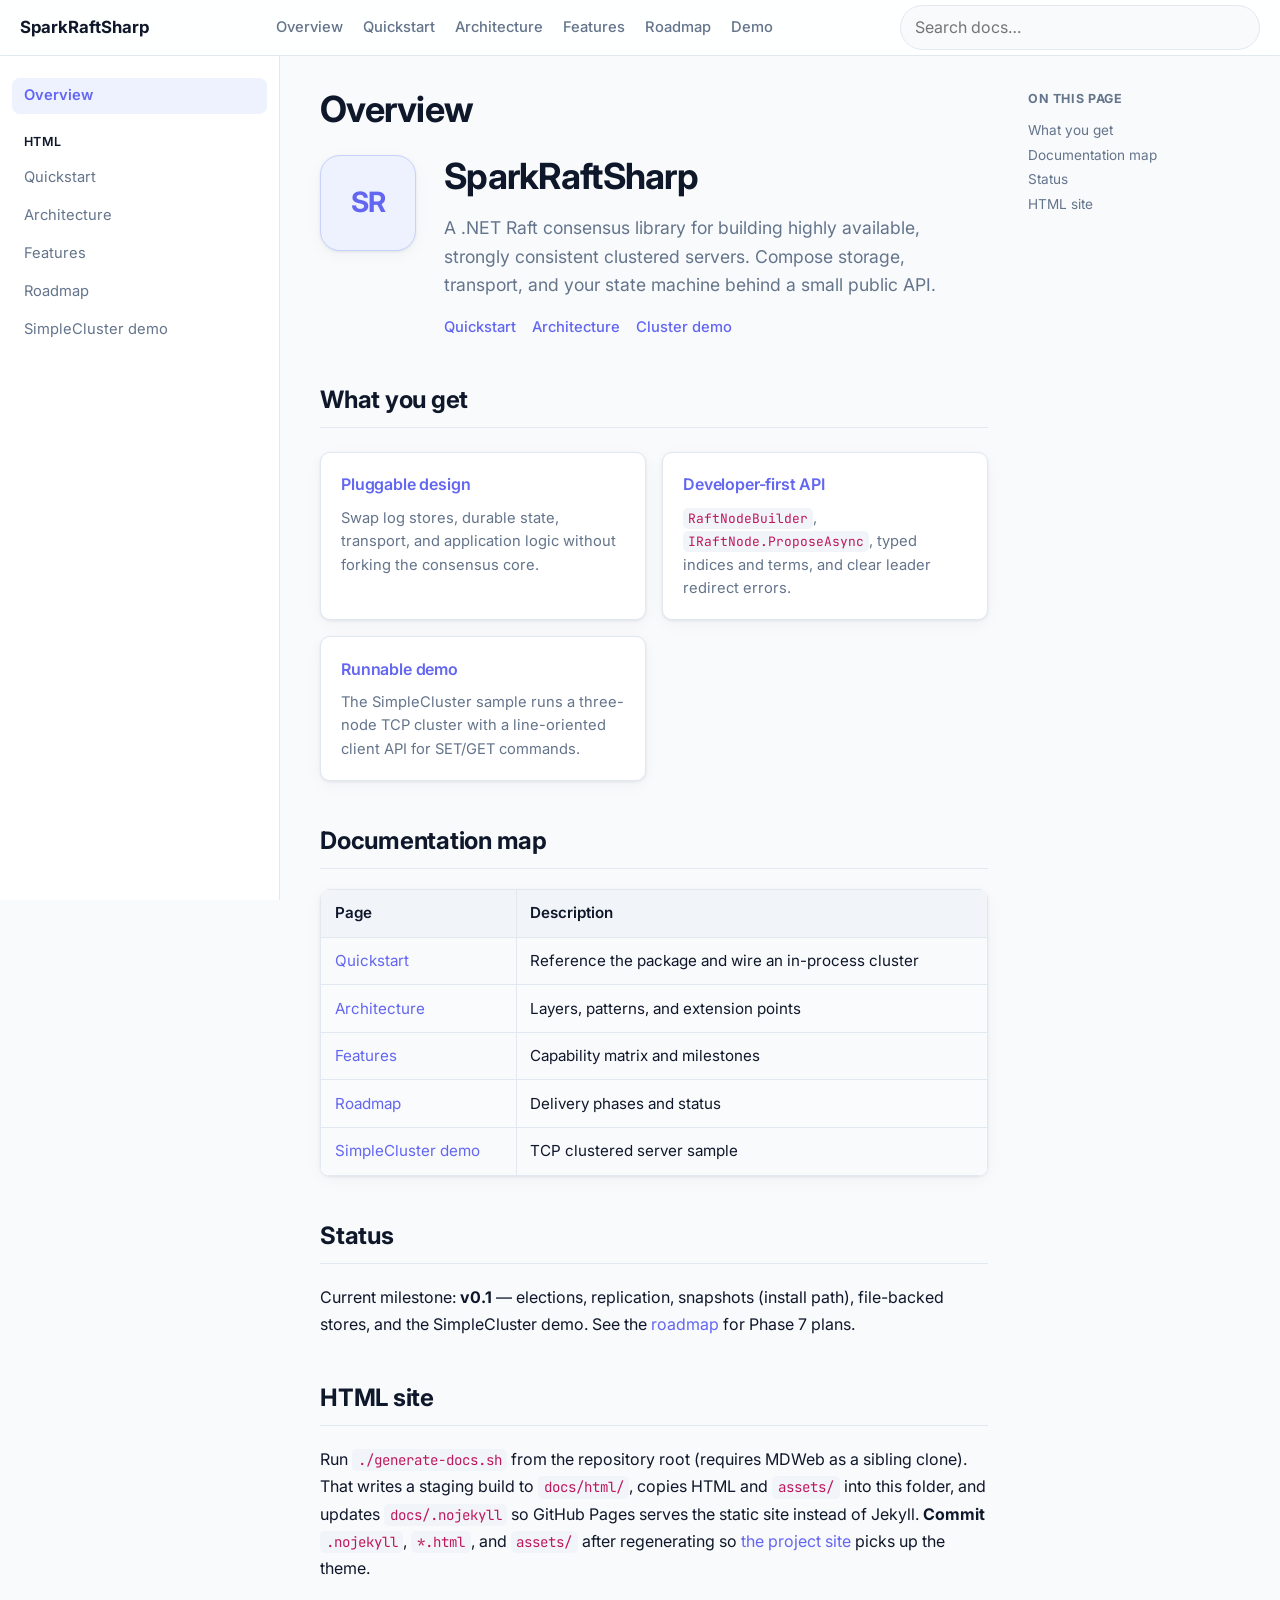
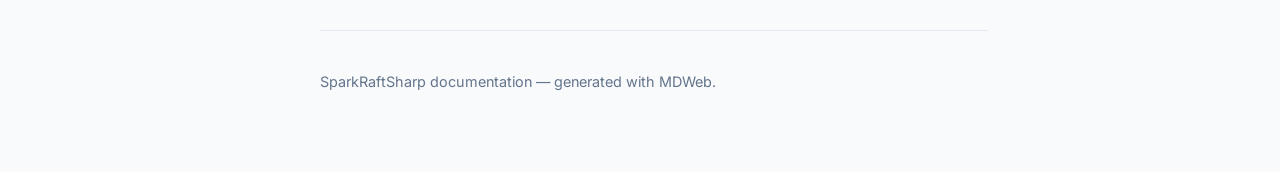
==== docs/index.html @ a47719d0 "fix html site theme disappears" ====
<!DOCTYPE html>
<html lang="en">
<head>
  <meta charset="utf-8">
  <meta name="viewport" content="width=device-width, initial-scale=1">
  <title>Overview · SparkRaftSharp</title>
  <meta name="description" content="Raft consensus library for .NET clustered applications.">
  <link rel="preconnect" href="https://fonts.googleapis.com">
  <link rel="preconnect" href="https://fonts.gstatic.com" crossorigin>
  <link href="https://fonts.googleapis.com/css2?family=Inter:wght@400;500;600;700&family=JetBrains+Mono:wght@400;500&display=swap" rel="stylesheet">
  <link rel="stylesheet" href="assets/css/site.css">
  <link rel="stylesheet" href="assets/vendor/atom-one-dark.min.css">
</head>
<body>
  <div class="site">
    <header class="topbar">
      <button class="sidebar-toggle" id="sidebar-toggle" type="button" aria-label="Toggle navigation">☰</button>
      <a href="index.html" class="brand">SparkRaftSharp</a>
      <nav class="topbar-nav" aria-label="Primary">
        <a href="index.html">Overview</a>
        <a href="quickstart.html">Quickstart</a>
        <a href="architecture.html">Architecture</a>
        <a href="features.html">Features</a>
        <a href="roadmap.html">Roadmap</a>
        <a href="simple-cluster.html">Demo</a>
      </nav>
      <div class="search-wrap">
        <input type="search" id="search" placeholder="Search docs…" autocomplete="off">
      </div>
    </header>

    <div class="layout">
      <aside class="sidebar" id="sidebar">
        <nav class="nav" aria-label="Documentation">
          <ul class="nav-list">
            
                        <li class="nav-item depth-0 is-active">
                          
                            <a href="index.html" class="nav-link">Overview</a>
                            
                        </li>
                        
                        <li class="nav-item depth-0">
                          
                            <span class="nav-group">html</span>
                            
                        </li>
                        
                        <li class="nav-item depth-0">
                          
                            <a href="quickstart.html" class="nav-link">Quickstart</a>
                            
                        </li>
                        
                        <li class="nav-item depth-0">
                          
                            <a href="architecture.html" class="nav-link">Architecture</a>
                            
                        </li>
                        
                        <li class="nav-item depth-0">
                          
                            <a href="features.html" class="nav-link">Features</a>
                            
                        </li>
                        
                        <li class="nav-item depth-0">
                          
                            <a href="roadmap.html" class="nav-link">Roadmap</a>
                            
                        </li>
                        
                        <li class="nav-item depth-0">
                          
                            <a href="simple-cluster.html" class="nav-link">SimpleCluster demo</a>
                            
                        </li>
                        
          </ul>
        </nav>
      </aside>

      <main class="content">
        <article class="doc">
          <header class="doc-header">
            <h1>Overview</h1>
          </header>
          <div class="doc-body"><div class="hero">
  <div class="hero-icon" aria-hidden="true">SR</div>
  <div class="hero-text">
    <h1>SparkRaftSharp</h1>
    <p class="hero-tagline">
      A .NET Raft consensus library for building highly available, strongly consistent clustered servers.
      Compose storage, transport, and your state machine behind a small public API.
    </p>
    <div class="hero-links">
      <a href="quickstart.html">Quickstart</a>
      <a href="architecture.html">Architecture</a>
      <a href="simple-cluster.html">Cluster demo</a>
    </div>
  </div>
</div>
<h2 id="what-you-get">What you get</h2>
<div class="career-grid">
  <article class="career-card">
    <h3>Pluggable design</h3>
    <p>Swap log stores, durable state, transport, and application logic without forking the consensus core.</p>
  </article>
  <article class="career-card">
    <h3>Developer-first API</h3>
    <p><code>RaftNodeBuilder</code>, <code>IRaftNode.ProposeAsync</code>, typed indices and terms, and clear leader redirect errors.</p>
  </article>
  <article class="career-card">
    <h3>Runnable demo</h3>
    <p>The SimpleCluster sample runs a three-node TCP cluster with a line-oriented client API for SET/GET commands.</p>
  </article>
</div>
<h2 id="documentation-map">Documentation map</h2>
<table class="table">
<thead>
<tr>
<th>Page</th>
<th>Description</th>
</tr>
</thead>
<tbody>
<tr>
<td><a href="quickstart.html">Quickstart</a></td>
<td>Reference the package and wire an in-process cluster</td>
</tr>
<tr>
<td><a href="architecture.html">Architecture</a></td>
<td>Layers, patterns, and extension points</td>
</tr>
<tr>
<td><a href="features.html">Features</a></td>
<td>Capability matrix and milestones</td>
</tr>
<tr>
<td><a href="roadmap.html">Roadmap</a></td>
<td>Delivery phases and status</td>
</tr>
<tr>
<td><a href="simple-cluster.html">SimpleCluster demo</a></td>
<td>TCP clustered server sample</td>
</tr>
</tbody>
</table>
<h2 id="status">Status</h2>
<p>Current milestone: <strong>v0.1</strong> — elections, replication, snapshots (install path), file-backed stores, and the SimpleCluster demo. See the <a href="roadmap.html">roadmap</a> for Phase 7 plans.</p>
<h2 id="html-site">HTML site</h2>
<p>Run <code>./generate-docs.sh</code> from the repository root (requires MDWeb as a sibling clone). That writes a staging build to <code>docs/html/</code>, copies HTML and <code>assets/</code> into this folder, and updates <code>docs/.nojekyll</code> so GitHub Pages serves the static site instead of Jekyll. <strong>Commit</strong> <code>.nojekyll</code>, <code>*.html</code>, and <code>assets/</code> after regenerating so <a href="https://hoihky.github.io/SparkRaftSharp/">the project site</a> picks up the theme.</p>
</div>
          <footer class="doc-footer">
            <p>SparkRaftSharp documentation — generated with MDWeb.</p>
          </footer>
        </article>

        
                <aside class="toc" aria-label="On this page">
                  <p class="toc-title">On this page</p>
                  <ul>
                    
                        <li class="toc-h2">
                          <a href="#what-you-get">What you get</a>
                        </li>
                        
                        <li class="toc-h2">
                          <a href="#documentation-map">Documentation map</a>
                        </li>
                        
                        <li class="toc-h2">
                          <a href="#status">Status</a>
                        </li>
                        
                        <li class="toc-h2">
                          <a href="#html-site">HTML site</a>
                        </li>
                        
                  </ul>
                </aside>
                
      </main>
    </div>
  </div>
  <script src="assets/vendor/mermaid.min.js"></script>
  <script src="assets/vendor/highlight.min.js"></script>
  <script src="assets/js/site.js"></script>
</body>
</html>
---- docs/assets/css/site.css ----
:root {
  --bg: #f8fafc;
  --bg-elevated: #ffffff;
  --text: #0f172a;
  --text-muted: #64748b;
  --border: #e2e8f0;
  --accent: #6366f1;
  --accent-soft: #eef2ff;
  --accent-hover: #4f46e5;
  --code-bg: #1e293b;
  --code-text: #e2e8f0;
  --sidebar-width: 280px;
  --topbar-height: 56px;
  --toc-width: 220px;
  --radius: 10px;
  --shadow: 0 1px 3px rgba(15, 23, 42, 0.08), 0 4px 16px rgba(15, 23, 42, 0.04);
  --font-sans: "Inter", system-ui, -apple-system, sans-serif;
  --font-mono: "JetBrains Mono", ui-monospace, monospace;
}

* { box-sizing: border-box; }

html {
  scroll-behavior: smooth;
}

body {
  margin: 0;
  font-family: var(--font-sans);
  font-size: 16px;
  line-height: 1.7;
  color: var(--text);
  background: var(--bg);
  -webkit-font-smoothing: antialiased;
}

a { color: var(--accent); text-decoration: none; }
a:hover { color: var(--accent-hover); text-decoration: underline; }

.site { min-height: 100vh; }

.topbar {
  position: sticky;
  top: 0;
  z-index: 100;
  display: flex;
  align-items: center;
  gap: 1rem;
  height: var(--topbar-height);
  padding: 0 1.25rem;
  background: rgba(255, 255, 255, 0.85);
  backdrop-filter: blur(12px);
  border-bottom: 1px solid var(--border);
}

.brand {
  font-weight: 700;
  font-size: 1.05rem;
  color: var(--text);
  text-decoration: none;
  white-space: nowrap;
}

.brand:hover { color: var(--accent); text-decoration: none; }

.sidebar-toggle {
  display: none;
  border: 1px solid var(--border);
  background: var(--bg-elevated);
  border-radius: 8px;
  padding: 0.35rem 0.6rem;
  cursor: pointer;
  font-size: 1.1rem;
}

.search-wrap { flex: 1; max-width: 360px; margin-left: auto; }

.search-wrap input {
  width: 100%;
  padding: 0.5rem 0.85rem;
  border: 1px solid var(--border);
  border-radius: 999px;
  background: var(--bg);
  font: inherit;
  outline: none;
  transition: border-color 0.15s, box-shadow 0.15s;
}

.search-wrap input:focus {
  border-color: var(--accent);
  box-shadow: 0 0 0 3px var(--accent-soft);
}

.layout {
  display: grid;
  grid-template-columns: var(--sidebar-width) 1fr;
  min-height: calc(100vh - var(--topbar-height));
}

.sidebar {
  position: sticky;
  top: var(--topbar-height);
  height: calc(100vh - var(--topbar-height));
  overflow-y: auto;
  padding: 1.25rem 0.75rem 2rem;
  border-right: 1px solid var(--border);
  background: var(--bg-elevated);
}

.nav-list {
  list-style: none;
  margin: 0;
  padding: 0;
}

.nav-item { margin: 0.1rem 0; }

.nav-link,
.nav-group {
  display: block;
  padding: 0.35rem 0.75rem;
  border-radius: 8px;
  font-size: 0.92rem;
  color: var(--text-muted);
}

.nav-group {
  font-weight: 600;
  color: var(--text);
  margin-top: 0.75rem;
  font-size: 0.78rem;
  text-transform: uppercase;
  letter-spacing: 0.04em;
}

.nav-link:hover {
  background: var(--accent-soft);
  color: var(--accent);
  text-decoration: none;
}

.nav-item.is-active > .nav-link {
  background: var(--accent-soft);
  color: var(--accent);
  font-weight: 600;
}

.nav-item.depth-1 .nav-link,
.nav-item.depth-1 .nav-group { padding-left: 1.25rem; }
.nav-item.depth-2 .nav-link,
.nav-item.depth-2 .nav-group { padding-left: 2rem; }
.nav-item.depth-3 .nav-link,
.nav-item.depth-3 .nav-group { padding-left: 2.75rem; }

.content {
  display: grid;
  grid-template-columns: minmax(0, 1fr) var(--toc-width);
  gap: 2rem;
  padding: 2rem 2.5rem 4rem;
  max-width: 1200px;
}

.doc { min-width: 0; }

.doc-header h1 {
  margin: 0 0 1.5rem;
  font-size: 2.25rem;
  font-weight: 700;
  letter-spacing: -0.02em;
  line-height: 1.2;
}

.doc-body h2,
.doc-body h3,
.doc-body h4 {
  scroll-margin-top: calc(var(--topbar-height) + 1rem);
  letter-spacing: -0.01em;
}

.doc-body h2 {
  margin-top: 2.5rem;
  padding-bottom: 0.4rem;
  border-bottom: 1px solid var(--border);
  font-size: 1.5rem;
}

.doc-body h3 { font-size: 1.2rem; margin-top: 1.75rem; }

.doc-body p,
.doc-body ul,
.doc-body ol,
.doc-body blockquote,
.doc-body pre {
  margin: 1rem 0;
}

.doc-body blockquote {
  margin-left: 0;
  padding: 0.75rem 1rem;
  border-left: 4px solid var(--accent);
  background: var(--accent-soft);
  border-radius: 0 var(--radius) var(--radius) 0;
  color: var(--text-muted);
}

.doc-body code {
  font-family: var(--font-mono);
  font-size: 0.88em;
  background: #f1f5f9;
  padding: 0.15em 0.4em;
  border-radius: 5px;
  color: #be185d;
  font-variant-ligatures: none;
  font-feature-settings: "liga" 0, "calt" 0;
}

.doc-body pre {
  margin: 1rem 0;
  padding: 0;
  background: transparent;
  border-radius: var(--radius);
  overflow: hidden;
  box-shadow: var(--shadow);
  border: 1px solid var(--border);
}

.doc-body pre code {
  display: block;
  padding: 1rem 1.15rem;
  overflow-x: auto;
  line-height: 1.55;
  border-radius: var(--radius);
  background: var(--code-bg);
  color: var(--code-text);
  font-size: 0.85rem;
  white-space: pre;
  font-variant-ligatures: none;
  font-feature-settings: "liga" 0, "calt" 0;
}

.doc-body pre code.hljs {
  padding: 1rem 1.15rem;
  border-radius: var(--radius);
}

.doc-body .mermaid {
  display: flex;
  justify-content: center;
  margin: 1.25rem 0;
  padding: 1.25rem;
  background: #1e293b;
  border: 1px solid var(--border);
  border-radius: var(--radius);
  box-shadow: var(--shadow);
  overflow-x: auto;
  color: #e2e8f0;
}

.doc-body .mermaid svg {
  display: block;
  max-width: 100%;
  height: auto;
}

.doc-body table {
  width: 100%;
  border-collapse: collapse;
  margin: 1.25rem 0;
  font-size: 0.95rem;
  box-shadow: var(--shadow);
  border-radius: var(--radius);
  overflow: hidden;
}

.doc-body th,
.doc-body td {
  border: 1px solid var(--border);
  padding: 0.65rem 0.85rem;
  text-align: left;
}

.doc-body th {
  background: #f1f5f9;
  font-weight: 600;
}

.doc-body tr:nth-child(even) td { background: #fafbfc; }

.doc-body img {
  max-width: 100%;
  border-radius: var(--radius);
  box-shadow: var(--shadow);
}

.doc-body .task-list-item {
  list-style: none;
}

.doc-footer {
  margin-top: 3rem;
  padding-top: 1.5rem;
  border-top: 1px solid var(--border);
  color: var(--text-muted);
  font-size: 0.9rem;
}

.toc {
  position: sticky;
  top: calc(var(--topbar-height) + 1.5rem);
  align-self: start;
  max-height: calc(100vh - var(--topbar-height) - 3rem);
  overflow-y: auto;
  padding-left: 0.5rem;
}

.toc-title {
  font-size: 0.78rem;
  font-weight: 700;
  text-transform: uppercase;
  letter-spacing: 0.05em;
  color: var(--text-muted);
  margin: 0 0 0.75rem;
}

.toc ul {
  list-style: none;
  margin: 0;
  padding: 0;
}

.toc li { margin: 0.35rem 0; }

.toc a {
  font-size: 0.85rem;
  color: var(--text-muted);
  text-decoration: none;
  display: block;
  line-height: 1.4;
}

.toc a:hover { color: var(--accent); }

.toc-h3 { padding-left: 0.75rem; }
.toc-h4 { padding-left: 1.25rem; }

.nav-item.is-hidden { display: none; }

@media (max-width: 1100px) {
  .content { grid-template-columns: 1fr; }
  .toc { display: none; }
}

@media (max-width: 900px) {
  .sidebar-toggle { display: block; }

  .layout { grid-template-columns: 1fr; }

  .sidebar {
    position: fixed;
    left: 0;
    top: var(--topbar-height);
    width: min(var(--sidebar-width), 85vw);
    transform: translateX(-100%);
    transition: transform 0.2s ease;
    z-index: 90;
    box-shadow: var(--shadow);
  }

  .sidebar.is-open { transform: translateX(0); }

  .content { padding: 1.25rem 1rem 3rem; }

  .doc-header h1 { font-size: 1.75rem; }
}

/* Portfolio page */

.portfolio-layout {
  display: grid;
  grid-template-columns: minmax(0, 1fr) var(--toc-width);
  gap: 2rem;
  max-width: 1100px;
  margin: 0 auto;
  padding: 2.5rem 2rem 4rem;
}

.portfolio-main { min-width: 0; }

.hero {
  display: flex;
  align-items: flex-start;
  gap: 1.75rem;
  margin-bottom: 2.5rem;
}

.hero-avatar {
  width: 96px;
  height: 96px;
  border-radius: 50%;
  box-shadow: var(--shadow);
  flex-shrink: 0;
}

.hero-text h1 {
  margin: 0 0 0.5rem;
  font-size: 2.25rem;
  font-weight: 700;
  letter-spacing: -0.02em;
  line-height: 1.2;
}

.hero-tagline {
  margin: 0 0 1rem;
  font-size: 1.1rem;
  color: var(--text-muted);
  line-height: 1.6;
}

.hero-links {
  display: flex;
  flex-wrap: wrap;
  gap: 0.5rem 1rem;
  font-size: 0.92rem;
}

.hero-links a {
  display: inline-flex;
  align-items: center;
  gap: 0.35rem;
  font-weight: 500;
}

.section-title {
  margin: 2.5rem 0 1rem;
  padding-bottom: 0.4rem;
  border-bottom: 1px solid var(--border);
  font-size: 1.5rem;
  font-weight: 700;
  letter-spacing: -0.01em;
  scroll-margin-top: calc(var(--topbar-height) + 1rem);
}

.section-lead {
  margin: 0 0 1.25rem;
  color: var(--text-muted);
}

.project-grid {
  display: grid;
  grid-template-columns: repeat(auto-fill, minmax(300px, 1fr));
  gap: 1rem;
  margin: 1.25rem 0;
}

.project-card {
  display: flex;
  flex-direction: column;
  padding: 1.15rem 1.25rem;
  background: var(--bg-elevated);
  border: 1px solid var(--border);
  border-radius: var(--radius);
  box-shadow: var(--shadow);
  transition: border-color 0.15s, box-shadow 0.15s;
}

.project-card:hover {
  border-color: #c7d2fe;
  box-shadow: 0 4px 20px rgba(99, 102, 241, 0.1);
}

.project-card h3 {
  margin: 0 0 0.35rem;
  font-size: 1.05rem;
  font-weight: 600;
}

.project-card h3 a {
  color: var(--text);
  text-decoration: none;
}

.project-card h3 a:hover {
  color: var(--accent);
}

.project-meta {
  display: flex;
  flex-wrap: wrap;
  gap: 0.35rem;
  margin-bottom: 0.65rem;
}

.tag {
  display: inline-block;
  padding: 0.15rem 0.5rem;
  font-size: 0.72rem;
  font-weight: 600;
  text-transform: uppercase;
  letter-spacing: 0.03em;
  color: var(--accent);
  background: var(--accent-soft);
  border-radius: 999px;
}

.project-card p {
  margin: 0;
  flex: 1;
  font-size: 0.92rem;
  color: var(--text-muted);
  line-height: 1.55;
}

.project-card .card-links {
  margin-top: 0.85rem;
  font-size: 0.85rem;
}

.about-body {
  margin: 0 0 1.25rem;
  color: var(--text);
  line-height: 1.75;
}

.career-grid {
  display: grid;
  grid-template-columns: repeat(auto-fill, minmax(280px, 1fr));
  gap: 1rem;
  margin: 1.5rem 0;
}

.career-card {
  padding: 1.15rem 1.25rem;
  background: var(--bg-elevated);
  border: 1px solid var(--border);
  border-radius: var(--radius);
  box-shadow: var(--shadow);
}

.career-card h3 {
  margin: 0 0 0.5rem;
  font-size: 1rem;
  font-weight: 600;
  color: var(--accent);
}

.career-card p {
  margin: 0;
  font-size: 0.92rem;
  color: var(--text-muted);
  line-height: 1.6;
}

.skill-list {
  display: flex;
  flex-wrap: wrap;
  gap: 0.5rem;
  margin: 1rem 0 0;
  padding: 0;
  list-style: none;
}

.skill-list li {
  padding: 0.35rem 0.75rem;
  font-size: 0.88rem;
  font-weight: 500;
  color: var(--text);
  background: var(--bg-elevated);
  border: 1px solid var(--border);
  border-radius: 999px;
}

.ebook-table {
  width: 100%;
  border-collapse: collapse;
  margin: 1.25rem 0;
  font-size: 0.95rem;
  box-shadow: var(--shadow);
  border-radius: var(--radius);
  overflow: hidden;
}

.ebook-table th,
.ebook-table td {
  border: 1px solid var(--border);
  padding: 0.65rem 0.85rem;
  text-align: left;
}

.ebook-table th {
  background: #f1f5f9;
  font-weight: 600;
}

.ebook-table tr:nth-child(even) td { background: #fafbfc; }

.ebook-table a { font-weight: 500; }

.site-footer {
  margin-top: 3rem;
  padding-top: 1.5rem;
  border-top: 1px solid var(--border);
  color: var(--text-muted);
  font-size: 0.9rem;
}

.topbar-nav {
  display: flex;
  align-items: center;
  gap: 1.25rem;
  margin-left: auto;
  font-size: 0.92rem;
  font-weight: 500;
}

.topbar-nav a {
  color: var(--text-muted);
  text-decoration: none;
}

.topbar-nav a:hover {
  color: var(--accent);
  text-decoration: none;
}

@media (max-width: 1100px) {
  .portfolio-layout { grid-template-columns: 1fr; }
  .portfolio-layout .toc { display: none; }
}

.topbar-nav a.lang-switch {
  padding: 0.25rem 0.6rem;
  border: 1px solid var(--border);
  border-radius: 999px;
  background: var(--bg);
}

.topbar-nav a.lang-switch:hover {
  border-color: #c7d2fe;
  background: var(--accent-soft);
}

@media (max-width: 600px) {
  .hero { flex-direction: column; align-items: center; text-align: center; }
  .hero-links { justify-content: center; }
  .portfolio-layout { padding: 1.5rem 1rem 3rem; }
  .hero-text h1 { font-size: 1.75rem; }
  .topbar-nav { display: none; }
}

/* LightMediator docs */

.hero-icon {
  width: 96px;
  height: 96px;
  border-radius: 20px;
  display: flex;
  align-items: center;
  justify-content: center;
  flex-shrink: 0;
  font-weight: 700;
  font-size: 1.75rem;
  letter-spacing: -0.04em;
  color: var(--accent);
  background: var(--accent-soft);
  border: 1px solid #c7d2fe;
  box-shadow: var(--shadow);
}

.disclaimer {
  margin: 0 0 2rem;
  padding: 0.85rem 1rem;
  border-left: 4px solid #f59e0b;
  background: #fffbeb;
  border-radius: 0 var(--radius) var(--radius) 0;
  color: #92400e;
  font-size: 0.92rem;
  line-height: 1.6;
}

.disclaimer strong { color: #78350f; }

.code-panel {
  margin: 1.25rem 0;
  border-radius: var(--radius);
  box-shadow: var(--shadow);
  overflow: hidden;
  border: 1px solid var(--border);
  background: var(--code-bg);
}

.code-panel pre {
  margin: 0;
  padding: 0;
  border: 0;
  box-shadow: none;
  background: transparent;
}

.code-panel pre code {
  display: block;
  padding: 1.15rem 1.25rem;
  overflow-x: auto;
  font-family: var(--font-mono);
  font-size: 0.82rem;
  line-height: 1.55;
  color: var(--code-text);
  white-space: pre;
  background: transparent;
}

.code-panel pre code.language-csharp {
  font-size: 0.85rem;
  line-height: 1.6;
}

.section-subtitle {
  margin: 1.5rem 0 0.75rem;
  font-size: 1.1rem;
  font-weight: 600;
  color: var(--text);
  scroll-margin-top: calc(var(--topbar-height) + 1rem);
}

.section-body {
  margin-top: 0.5rem;
}
---- docs/assets/vendor/atom-one-dark.min.css ----
pre code.hljs{display:block;overflow-x:auto;padding:1em}code.hljs{padding:3px 5px}.hljs{color:#abb2bf;background:#282c34}.hljs-comment,.hljs-quote{color:#5c6370;font-style:italic}.hljs-doctag,.hljs-formula,.hljs-keyword{color:#c678dd}.hljs-deletion,.hljs-name,.hljs-section,.hljs-selector-tag,.hljs-subst{color:#e06c75}.hljs-literal{color:#56b6c2}.hljs-addition,.hljs-attribute,.hljs-meta .hljs-string,.hljs-regexp,.hljs-string{color:#98c379}.hljs-attr,.hljs-number,.hljs-selector-attr,.hljs-selector-class,.hljs-selector-pseudo,.hljs-template-variable,.hljs-type,.hljs-variable{color:#d19a66}.hljs-bullet,.hljs-link,.hljs-meta,.hljs-selector-id,.hljs-symbol,.hljs-title{color:#61aeee}.hljs-built_in,.hljs-class .hljs-title,.hljs-title.class_{color:#e6c07b}.hljs-emphasis{font-style:italic}.hljs-strong{font-weight:700}.hljs-link{text-decoration:underline}
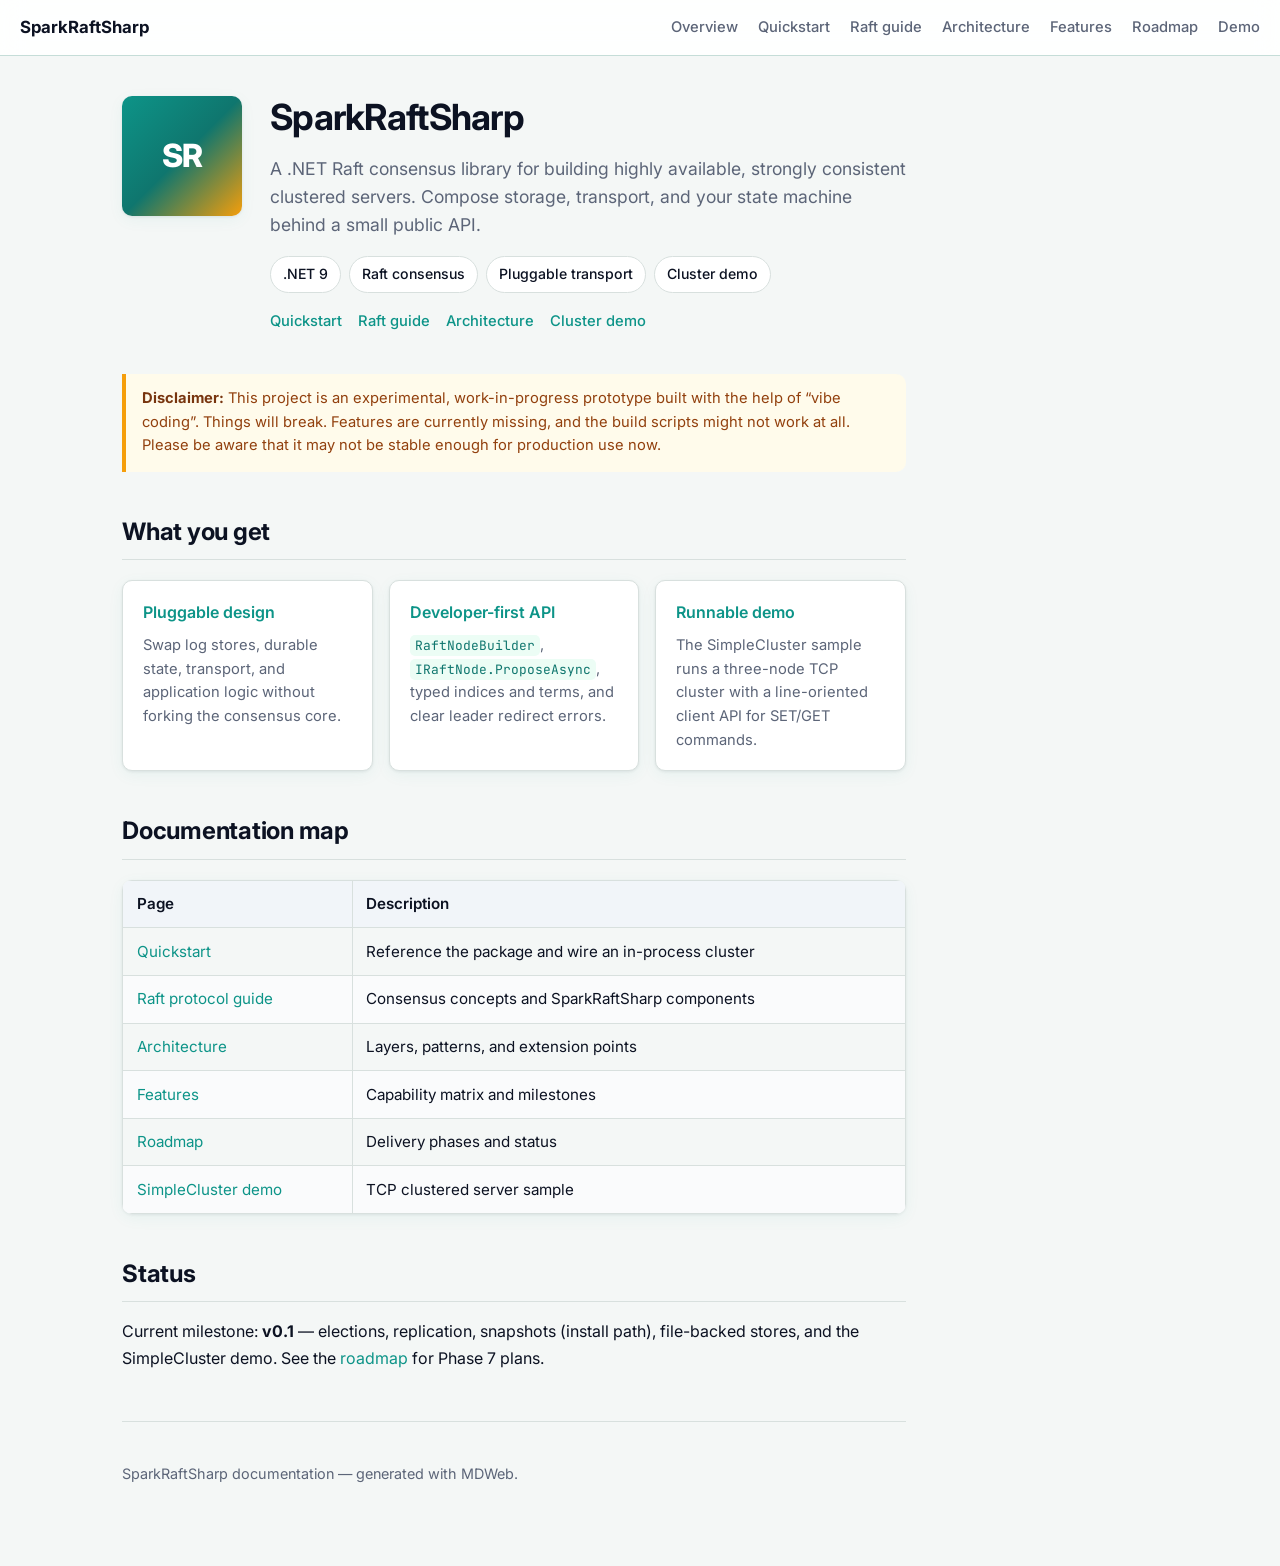
==== commit b01ee78e: "add raft protocol explaination" ====
--- a/docs/index.html
+++ b/docs/index.html
@@ -8,180 +8,105 @@
   <link rel="preconnect" href="https://fonts.googleapis.com">
   <link rel="preconnect" href="https://fonts.gstatic.com" crossorigin>
   <link href="https://fonts.googleapis.com/css2?family=Inter:wght@400;500;600;700&family=JetBrains+Mono:wght@400;500&display=swap" rel="stylesheet">
-  <link rel="stylesheet" href="assets/css/site.css">
+  <link rel="stylesheet" href="assets/css/portfolio.css">
+  <link rel="stylesheet" href="assets/css/sparkraft-docs.css">
   <link rel="stylesheet" href="assets/vendor/atom-one-dark.min.css">
 </head>
 <body>
   <div class="site">
     <header class="topbar">
-      <button class="sidebar-toggle" id="sidebar-toggle" type="button" aria-label="Toggle navigation">☰</button>
       <a href="index.html" class="brand">SparkRaftSharp</a>
       <nav class="topbar-nav" aria-label="Primary">
         <a href="index.html">Overview</a>
         <a href="quickstart.html">Quickstart</a>
+        <a href="raft-protocol.html">Raft guide</a>
         <a href="architecture.html">Architecture</a>
         <a href="features.html">Features</a>
         <a href="roadmap.html">Roadmap</a>
         <a href="simple-cluster.html">Demo</a>
       </nav>
-      <div class="search-wrap">
-        <input type="search" id="search" placeholder="Search docs…" autocomplete="off">
-      </div>
     </header>
 
-    <div class="layout">
-      <aside class="sidebar" id="sidebar">
-        <nav class="nav" aria-label="Documentation">
-          <ul class="nav-list">
-            
-                        <li class="nav-item depth-0 is-active">
-                          
-                            <a href="index.html" class="nav-link">Overview</a>
-                            
-                        </li>
-                        
-                        <li class="nav-item depth-0">
-                          
-                            <span class="nav-group">html</span>
-                            
-                        </li>
-                        
-                        <li class="nav-item depth-0">
-                          
-                            <a href="quickstart.html" class="nav-link">Quickstart</a>
-                            
-                        </li>
-                        
-                        <li class="nav-item depth-0">
-                          
-                            <a href="architecture.html" class="nav-link">Architecture</a>
-                            
-                        </li>
-                        
-                        <li class="nav-item depth-0">
-                          
-                            <a href="features.html" class="nav-link">Features</a>
-                            
-                        </li>
-                        
-                        <li class="nav-item depth-0">
-                          
-                            <a href="roadmap.html" class="nav-link">Roadmap</a>
-                            
-                        </li>
-                        
-                        <li class="nav-item depth-0">
-                          
-                            <a href="simple-cluster.html" class="nav-link">SimpleCluster demo</a>
-                            
-                        </li>
-                        
-          </ul>
-        </nav>
-      </aside>
-
-      <main class="content">
-        <article class="doc">
-          <header class="doc-header">
-            <h1>Overview</h1>
-          </header>
-          <div class="doc-body"><div class="hero">
-  <div class="hero-icon" aria-hidden="true">SR</div>
+    <main class="portfolio-layout">
+      <div class="portfolio-main doc-body">
+        <header class="doc-header">
+          <h1>Overview</h1>
+        </header>
+        <section class="hero" id="top">
+  <div class="hero-mark" aria-hidden="true">SR</div>
   <div class="hero-text">
     <h1>SparkRaftSharp</h1>
     <p class="hero-tagline">
       A .NET Raft consensus library for building highly available, strongly consistent clustered servers.
       Compose storage, transport, and your state machine behind a small public API.
     </p>
+    <ul class="skill-list" aria-label="Technologies">
+      <li>.NET 9</li>
+      <li>Raft consensus</li>
+      <li>Pluggable transport</li>
+      <li>Cluster demo</li>
+    </ul>
     <div class="hero-links">
       <a href="quickstart.html">Quickstart</a>
+      <a href="raft-protocol.html">Raft guide</a>
       <a href="architecture.html">Architecture</a>
       <a href="simple-cluster.html">Cluster demo</a>
     </div>
   </div>
-</div>
-<h2 id="what-you-get">What you get</h2>
-<div class="career-grid">
-  <article class="career-card">
-    <h3>Pluggable design</h3>
-    <p>Swap log stores, durable state, transport, and application logic without forking the consensus core.</p>
-  </article>
-  <article class="career-card">
-    <h3>Developer-first API</h3>
-    <p><code>RaftNodeBuilder</code>, <code>IRaftNode.ProposeAsync</code>, typed indices and terms, and clear leader redirect errors.</p>
-  </article>
-  <article class="career-card">
-    <h3>Runnable demo</h3>
-    <p>The SimpleCluster sample runs a three-node TCP cluster with a line-oriented client API for SET/GET commands.</p>
-  </article>
-</div>
-<h2 id="documentation-map">Documentation map</h2>
-<table class="table">
-<thead>
-<tr>
-<th>Page</th>
-<th>Description</th>
-</tr>
-</thead>
-<tbody>
-<tr>
-<td><a href="quickstart.html">Quickstart</a></td>
-<td>Reference the package and wire an in-process cluster</td>
-</tr>
-<tr>
-<td><a href="architecture.html">Architecture</a></td>
-<td>Layers, patterns, and extension points</td>
-</tr>
-<tr>
-<td><a href="features.html">Features</a></td>
-<td>Capability matrix and milestones</td>
-</tr>
-<tr>
-<td><a href="roadmap.html">Roadmap</a></td>
-<td>Delivery phases and status</td>
-</tr>
-<tr>
-<td><a href="simple-cluster.html">SimpleCluster demo</a></td>
-<td>TCP clustered server sample</td>
-</tr>
-</tbody>
-</table>
-<h2 id="status">Status</h2>
-<p>Current milestone: <strong>v0.1</strong> — elections, replication, snapshots (install path), file-backed stores, and the SimpleCluster demo. See the <a href="roadmap.html">roadmap</a> for Phase 7 plans.</p>
-<h2 id="html-site">HTML site</h2>
-<p>Run <code>./generate-docs.sh</code> from the repository root (requires MDWeb as a sibling clone). That writes a staging build to <code>docs/html/</code>, copies HTML and <code>assets/</code> into this folder, and updates <code>docs/.nojekyll</code> so GitHub Pages serves the static site instead of Jekyll. <strong>Commit</strong> <code>.nojekyll</code>, <code>*.html</code>, and <code>assets/</code> after regenerating so <a href="https://hoihky.github.io/SparkRaftSharp/">the project site</a> picks up the theme.</p>
-</div>
-          <footer class="doc-footer">
-            <p>SparkRaftSharp documentation — generated with MDWeb.</p>
-          </footer>
-        </article>
+</section>
+<p class="disclaimer">
+  <strong>Disclaimer:</strong> This project is an experimental, work-in-progress prototype built with the help of
+  “vibe coding”. Things will break. Features are currently missing, and the build scripts might not work at all.
+  Please be aware that it may not be stable enough for production use now.
+</p>
+<section id="highlights">
+  <h2 class="section-title">What you get</h2>
+  <div class="pillar-grid">
+    <article class="pillar-card">
+      <h3>Pluggable design</h3>
+      <p>Swap log stores, durable state, transport, and application logic without forking the consensus core.</p>
+    </article>
+    <article class="pillar-card">
+      <h3>Developer-first API</h3>
+      <p><code>RaftNodeBuilder</code>, <code>IRaftNode.ProposeAsync</code>, typed indices and terms, and clear leader redirect errors.</p>
+    </article>
+    <article class="pillar-card">
+      <h3>Runnable demo</h3>
+      <p>The SimpleCluster sample runs a three-node TCP cluster with a line-oriented client API for SET/GET commands.</p>
+    </article>
+  </div>
+</section>
+<section id="docs-map">
+  <h2 class="section-title">Documentation map</h2>
+  <table>
+    <thead>
+      <tr><th>Page</th><th>Description</th></tr>
+    </thead>
+    <tbody>
+      <tr><td><a href="quickstart.html">Quickstart</a></td><td>Reference the package and wire an in-process cluster</td></tr>
+      <tr><td><a href="raft-protocol.html">Raft protocol guide</a></td><td>Consensus concepts and SparkRaftSharp components</td></tr>
+      <tr><td><a href="architecture.html">Architecture</a></td><td>Layers, patterns, and extension points</td></tr>
+      <tr><td><a href="features.html">Features</a></td><td>Capability matrix and milestones</td></tr>
+      <tr><td><a href="roadmap.html">Roadmap</a></td><td>Delivery phases and status</td></tr>
+      <tr><td><a href="simple-cluster.html">SimpleCluster demo</a></td><td>TCP clustered server sample</td></tr>
+    </tbody>
+  </table>
+</section>
+<section id="status">
+  <h2 class="section-title">Status</h2>
+  <p>
+    Current milestone: <strong>v0.1</strong> — elections, replication, snapshots (install path), file-backed stores, and the SimpleCluster demo.
+    See the <a href="roadmap.html">roadmap</a> for Phase 7 plans.
+  </p>
+</section>
 
-        
-                <aside class="toc" aria-label="On this page">
-                  <p class="toc-title">On this page</p>
-                  <ul>
-                    
-                        <li class="toc-h2">
-                          <a href="#what-you-get">What you get</a>
-                        </li>
-                        
-                        <li class="toc-h2">
-                          <a href="#documentation-map">Documentation map</a>
-                        </li>
-                        
-                        <li class="toc-h2">
-                          <a href="#status">Status</a>
-                        </li>
-                        
-                        <li class="toc-h2">
-                          <a href="#html-site">HTML site</a>
-                        </li>
-                        
-                  </ul>
-                </aside>
-                
-      </main>
-    </div>
+        <footer class="doc-footer">
+          <p>SparkRaftSharp documentation — generated with MDWeb.</p>
+        </footer>
+      </div>
+
+      
+    </main>
   </div>
   <script src="assets/vendor/mermaid.min.js"></script>
   <script src="assets/vendor/highlight.min.js"></script>
--- a/docs/assets/css/portfolio.css
+++ b/docs/assets/css/portfolio.css
@@ -0,0 +1,448 @@
+:root {
+  --bg: #f8fafc;
+  --bg-elevated: #ffffff;
+  --text: #0f172a;
+  --text-muted: #64748b;
+  --border: #e2e8f0;
+  --accent: #6366f1;
+  --accent-soft: #eef2ff;
+  --accent-hover: #4f46e5;
+  --code-bg: #1e293b;
+  --code-text: #e2e8f0;
+  --topbar-height: 56px;
+  --toc-width: 220px;
+  --radius: 10px;
+  --shadow: 0 1px 3px rgba(15, 23, 42, 0.08), 0 4px 16px rgba(15, 23, 42, 0.04);
+  --font-sans: "Inter", system-ui, -apple-system, sans-serif;
+  --font-mono: "JetBrains Mono", ui-monospace, monospace;
+}
+
+* { box-sizing: border-box; }
+
+html { scroll-behavior: smooth; }
+
+body {
+  margin: 0;
+  font-family: var(--font-sans);
+  font-size: 16px;
+  line-height: 1.7;
+  color: var(--text);
+  background: var(--bg);
+  -webkit-font-smoothing: antialiased;
+}
+
+a { color: var(--accent); text-decoration: none; }
+a:hover { color: var(--accent-hover); text-decoration: underline; }
+
+.site { min-height: 100vh; }
+
+.topbar {
+  position: sticky;
+  top: 0;
+  z-index: 100;
+  display: flex;
+  align-items: center;
+  gap: 1rem;
+  height: var(--topbar-height);
+  padding: 0 1.25rem;
+  background: rgba(255, 255, 255, 0.85);
+  backdrop-filter: blur(12px);
+  border-bottom: 1px solid var(--border);
+}
+
+.brand {
+  font-weight: 700;
+  font-size: 1.05rem;
+  color: var(--text);
+  text-decoration: none;
+  white-space: nowrap;
+}
+
+.brand:hover { color: var(--accent); text-decoration: none; }
+
+.topbar-nav {
+  display: flex;
+  align-items: center;
+  gap: 1.25rem;
+  margin-left: auto;
+  font-size: 0.92rem;
+  font-weight: 500;
+}
+
+.topbar-nav a {
+  color: var(--text-muted);
+  text-decoration: none;
+}
+
+.topbar-nav a:hover {
+  color: var(--accent);
+  text-decoration: none;
+}
+
+.portfolio-layout {
+  display: grid;
+  grid-template-columns: minmax(0, 1fr) var(--toc-width);
+  gap: 2rem;
+  max-width: 1100px;
+  margin: 0 auto;
+  padding: 2.5rem 2rem 4rem;
+}
+
+.portfolio-main { min-width: 0; }
+
+.hero {
+  display: flex;
+  align-items: flex-start;
+  gap: 1.75rem;
+  margin-bottom: 2.5rem;
+}
+
+.hero-logo,
+.hero-mark {
+  width: 120px;
+  height: 120px;
+  border-radius: var(--radius);
+  box-shadow: var(--shadow);
+  flex-shrink: 0;
+  object-fit: cover;
+}
+
+.hero-mark {
+  display: flex;
+  align-items: center;
+  justify-content: center;
+  font-size: 2rem;
+  font-weight: 800;
+  letter-spacing: -0.04em;
+  color: #fff;
+  background: linear-gradient(135deg, #6366f1 0%, #4f46e5 55%, #1ed760 100%);
+}
+
+.hero-text h1 {
+  margin: 0 0 0.5rem;
+  font-size: 2.25rem;
+  font-weight: 700;
+  letter-spacing: -0.02em;
+  line-height: 1.2;
+}
+
+.hero-tagline {
+  margin: 0 0 1rem;
+  font-size: 1.1rem;
+  color: var(--text-muted);
+  line-height: 1.6;
+}
+
+.hero-links {
+  display: flex;
+  flex-wrap: wrap;
+  gap: 0.5rem 1rem;
+  font-size: 0.92rem;
+  margin-top: 0.75rem;
+}
+
+.hero-links a {
+  display: inline-flex;
+  align-items: center;
+  gap: 0.35rem;
+  font-weight: 500;
+}
+
+.disclaimer {
+  margin: 0 0 2rem;
+  padding: 0.85rem 1rem;
+  border-left: 4px solid #f59e0b;
+  background: #fffbeb;
+  border-radius: 0 var(--radius) var(--radius) 0;
+  color: #92400e;
+  font-size: 0.92rem;
+  line-height: 1.6;
+}
+
+.disclaimer strong {
+  color: #78350f;
+}
+
+.section-title {
+  margin: 2.5rem 0 1rem;
+  padding-bottom: 0.4rem;
+  border-bottom: 1px solid var(--border);
+  font-size: 1.5rem;
+  font-weight: 700;
+  letter-spacing: -0.01em;
+  scroll-margin-top: calc(var(--topbar-height) + 1rem);
+}
+
+.section-lead {
+  margin: 0 0 1.25rem;
+  color: var(--text-muted);
+}
+
+.subsection-title {
+  margin: 1.75rem 0 0.75rem;
+  font-size: 1.15rem;
+  font-weight: 600;
+  scroll-margin-top: calc(var(--topbar-height) + 1rem);
+}
+
+.doc-body p,
+.doc-body ul,
+.doc-body ol {
+  margin: 1rem 0;
+}
+
+.doc-body h3 {
+  font-size: 1.05rem;
+  margin-top: 1.5rem;
+  scroll-margin-top: calc(var(--topbar-height) + 1rem);
+}
+
+.doc-body blockquote {
+  margin: 1.25rem 0;
+  padding: 0.75rem 1rem;
+  border-left: 4px solid var(--accent);
+  background: var(--accent-soft);
+  border-radius: 0 var(--radius) var(--radius) 0;
+  color: var(--text-muted);
+}
+
+.doc-body code {
+  font-family: var(--font-mono);
+  font-size: 0.88em;
+  background: #f1f5f9;
+  padding: 0.15em 0.4em;
+  border-radius: 5px;
+  color: #be185d;
+}
+
+.doc-body pre {
+  margin: 1rem 0;
+  padding: 1rem 1.15rem;
+  background: var(--code-bg);
+  color: var(--code-text);
+  border-radius: var(--radius);
+  overflow-x: auto;
+  font-family: var(--font-mono);
+  font-size: 0.85rem;
+  line-height: 1.55;
+  box-shadow: var(--shadow);
+}
+
+.doc-body pre code {
+  background: none;
+  padding: 0;
+  color: inherit;
+}
+
+.doc-body table {
+  width: 100%;
+  border-collapse: collapse;
+  margin: 1.25rem 0;
+  font-size: 0.95rem;
+  box-shadow: var(--shadow);
+  border-radius: var(--radius);
+  overflow: hidden;
+}
+
+.doc-body th,
+.doc-body td {
+  border: 1px solid var(--border);
+  padding: 0.65rem 0.85rem;
+  text-align: left;
+}
+
+.doc-body th {
+  background: #f1f5f9;
+  font-weight: 600;
+}
+
+.doc-body tr:nth-child(even) td { background: #fafbfc; }
+
+.pillar-grid,
+.feature-grid {
+  display: grid;
+  grid-template-columns: repeat(auto-fill, minmax(240px, 1fr));
+  gap: 1rem;
+  margin: 1.25rem 0;
+}
+
+.pillar-card,
+.feature-card {
+  padding: 1.15rem 1.25rem;
+  background: var(--bg-elevated);
+  border: 1px solid var(--border);
+  border-radius: var(--radius);
+  box-shadow: var(--shadow);
+}
+
+.pillar-card h3,
+.feature-card h3 {
+  margin: 0 0 0.5rem;
+  font-size: 1rem;
+  font-weight: 600;
+  color: var(--accent);
+}
+
+.pillar-card p,
+.feature-card p {
+  margin: 0;
+  font-size: 0.92rem;
+  color: var(--text-muted);
+  line-height: 1.6;
+}
+
+.skill-list {
+  display: flex;
+  flex-wrap: wrap;
+  gap: 0.5rem;
+  margin: 1rem 0 0;
+  padding: 0;
+  list-style: none;
+}
+
+.skill-list li {
+  padding: 0.35rem 0.75rem;
+  font-size: 0.88rem;
+  font-weight: 500;
+  color: var(--text);
+  background: var(--bg-elevated);
+  border: 1px solid var(--border);
+  border-radius: 999px;
+}
+
+.diagram-block {
+  background: #f1f5f9;
+  border: 1px solid var(--border);
+  border-radius: var(--radius);
+  padding: 1.25rem;
+  font-family: var(--font-mono);
+  font-size: 0.78rem;
+  line-height: 1.45;
+  color: var(--text-muted);
+  overflow-x: auto;
+  margin: 1rem 0;
+  white-space: pre;
+}
+
+.demo-list {
+  columns: 2;
+  column-gap: 2rem;
+  margin: 1rem 0;
+  padding-left: 1.25rem;
+  font-size: 0.92rem;
+  color: var(--text-muted);
+}
+
+.demo-list li {
+  margin-bottom: 0.35rem;
+  break-inside: avoid;
+}
+
+.showcase-grid {
+  display: grid;
+  grid-template-columns: repeat(auto-fill, minmax(300px, 1fr));
+  gap: 1.25rem;
+  margin: 1.5rem 0 0.5rem;
+}
+
+.showcase-card {
+  margin: 0;
+  background: var(--bg-elevated);
+  border: 1px solid var(--border);
+  border-radius: var(--radius);
+  overflow: hidden;
+  box-shadow: var(--shadow);
+  transition: transform 0.18s ease, box-shadow 0.18s ease;
+}
+
+.showcase-card:hover {
+  transform: translateY(-2px);
+  box-shadow: 0 8px 24px rgba(15, 23, 42, 0.1);
+}
+
+.showcase-card-wide {
+  grid-column: 1 / -1;
+}
+
+.showcase-card img {
+  display: block;
+  width: 100%;
+  height: auto;
+  background: #0f0d18;
+}
+
+.showcase-card figcaption {
+  padding: 0.85rem 1rem;
+  font-size: 0.88rem;
+  color: var(--text-muted);
+  line-height: 1.55;
+  border-top: 1px solid var(--border);
+}
+
+.showcase-card figcaption strong {
+  display: block;
+  margin-bottom: 0.2rem;
+  font-size: 0.95rem;
+  font-weight: 600;
+  color: var(--text);
+}
+
+.toc {
+  position: sticky;
+  top: calc(var(--topbar-height) + 1.5rem);
+  align-self: start;
+  max-height: calc(100vh - var(--topbar-height) - 3rem);
+  overflow-y: auto;
+  padding-left: 0.5rem;
+}
+
+.toc-title {
+  font-size: 0.78rem;
+  font-weight: 700;
+  text-transform: uppercase;
+  letter-spacing: 0.05em;
+  color: var(--text-muted);
+  margin: 0 0 0.75rem;
+}
+
+.toc ul {
+  list-style: none;
+  margin: 0;
+  padding: 0;
+}
+
+.toc li { margin: 0.35rem 0; }
+
+.toc a {
+  font-size: 0.85rem;
+  color: var(--text-muted);
+  text-decoration: none;
+  display: block;
+  line-height: 1.4;
+}
+
+.toc a:hover { color: var(--accent); }
+
+.toc-h3 { padding-left: 0.75rem; }
+
+.site-footer {
+  margin-top: 3rem;
+  padding-top: 1.5rem;
+  border-top: 1px solid var(--border);
+  color: var(--text-muted);
+  font-size: 0.9rem;
+}
+
+@media (max-width: 1100px) {
+  .portfolio-layout { grid-template-columns: 1fr; }
+  .toc { display: none; }
+}
+
+@media (max-width: 600px) {
+  .hero { flex-direction: column; align-items: center; text-align: center; }
+  .hero-links { justify-content: center; }
+  .portfolio-layout { padding: 1.5rem 1rem 3rem; }
+  .hero-text h1 { font-size: 1.75rem; }
+  .topbar-nav { display: none; }
+  .demo-list { columns: 1; }
+}
--- a/docs/assets/css/sparkraft-docs.css
+++ b/docs/assets/css/sparkraft-docs.css
@@ -0,0 +1,127 @@
+/* SparkRaftSharp theme — portfolio layout (SkyUI) with a distinct color palette */
+
+:root {
+  --bg: #f4f7f6;
+  --bg-elevated: #ffffff;
+  --text: #0c1222;
+  --text-muted: #5c6578;
+  --border: #d8e0de;
+  --accent: #0d9488;
+  --accent-soft: #ecfdf5;
+  --accent-hover: #0f766e;
+  --code-bg: #0f2a28;
+  --code-text: #e2e8f0;
+  --shadow: 0 1px 3px rgba(12, 18, 34, 0.07), 0 4px 16px rgba(13, 148, 136, 0.06);
+}
+
+.topbar {
+  background: rgba(255, 255, 255, 0.9);
+  border-bottom-color: #c5ddd8;
+}
+
+.brand:hover {
+  color: var(--accent);
+}
+
+.hero-mark,
+.hero-icon {
+  width: 120px;
+  height: 120px;
+  border-radius: var(--radius);
+  box-shadow: var(--shadow);
+  flex-shrink: 0;
+  display: flex;
+  align-items: center;
+  justify-content: center;
+  font-size: 2rem;
+  font-weight: 800;
+  letter-spacing: -0.04em;
+  color: #fff;
+  background: linear-gradient(135deg, #0d9488 0%, #0f766e 50%, #f59e0b 100%);
+}
+
+.pillar-card:hover,
+.feature-card:hover {
+  border-color: #99d5c9;
+}
+
+.portfolio-main:has(.hero) .doc-header {
+  display: none;
+}
+
+.doc-header h1 {
+  margin: 0 0 1.5rem;
+  font-size: 2.25rem;
+  font-weight: 700;
+  letter-spacing: -0.02em;
+  line-height: 1.2;
+}
+
+.doc-footer {
+  margin-top: 3rem;
+  padding-top: 1.5rem;
+  border-top: 1px solid var(--border);
+  color: var(--text-muted);
+  font-size: 0.9rem;
+}
+
+.doc-body h2 {
+  margin: 2.5rem 0 1rem;
+  padding-bottom: 0.4rem;
+  border-bottom: 1px solid var(--border);
+  font-size: 1.5rem;
+  font-weight: 700;
+  letter-spacing: -0.01em;
+  scroll-margin-top: calc(var(--topbar-height) + 1rem);
+}
+
+.doc-body code {
+  color: #0f766e;
+  background: #ecfdf5;
+}
+
+.doc-body blockquote {
+  border-left-color: var(--accent);
+  background: var(--accent-soft);
+}
+
+.doc-body .mermaid {
+  display: flex;
+  justify-content: center;
+  margin: 1.25rem 0;
+  padding: 1.25rem;
+  background: var(--code-bg);
+  border: 1px solid #1e4d47;
+  border-radius: var(--radius);
+  box-shadow: var(--shadow);
+  overflow-x: auto;
+}
+
+.career-grid {
+  display: grid;
+  grid-template-columns: repeat(auto-fill, minmax(240px, 1fr));
+  gap: 1rem;
+  margin: 1.25rem 0;
+}
+
+.career-card {
+  padding: 1.15rem 1.25rem;
+  background: var(--bg-elevated);
+  border: 1px solid var(--border);
+  border-radius: var(--radius);
+  box-shadow: var(--shadow);
+}
+
+.career-card h3 {
+  margin: 0 0 0.5rem;
+  font-size: 1rem;
+  font-weight: 600;
+  color: var(--accent);
+}
+
+.career-card p {
+  margin: 0;
+  font-size: 0.92rem;
+  color: var(--text-muted);
+  line-height: 1.6;
+}
